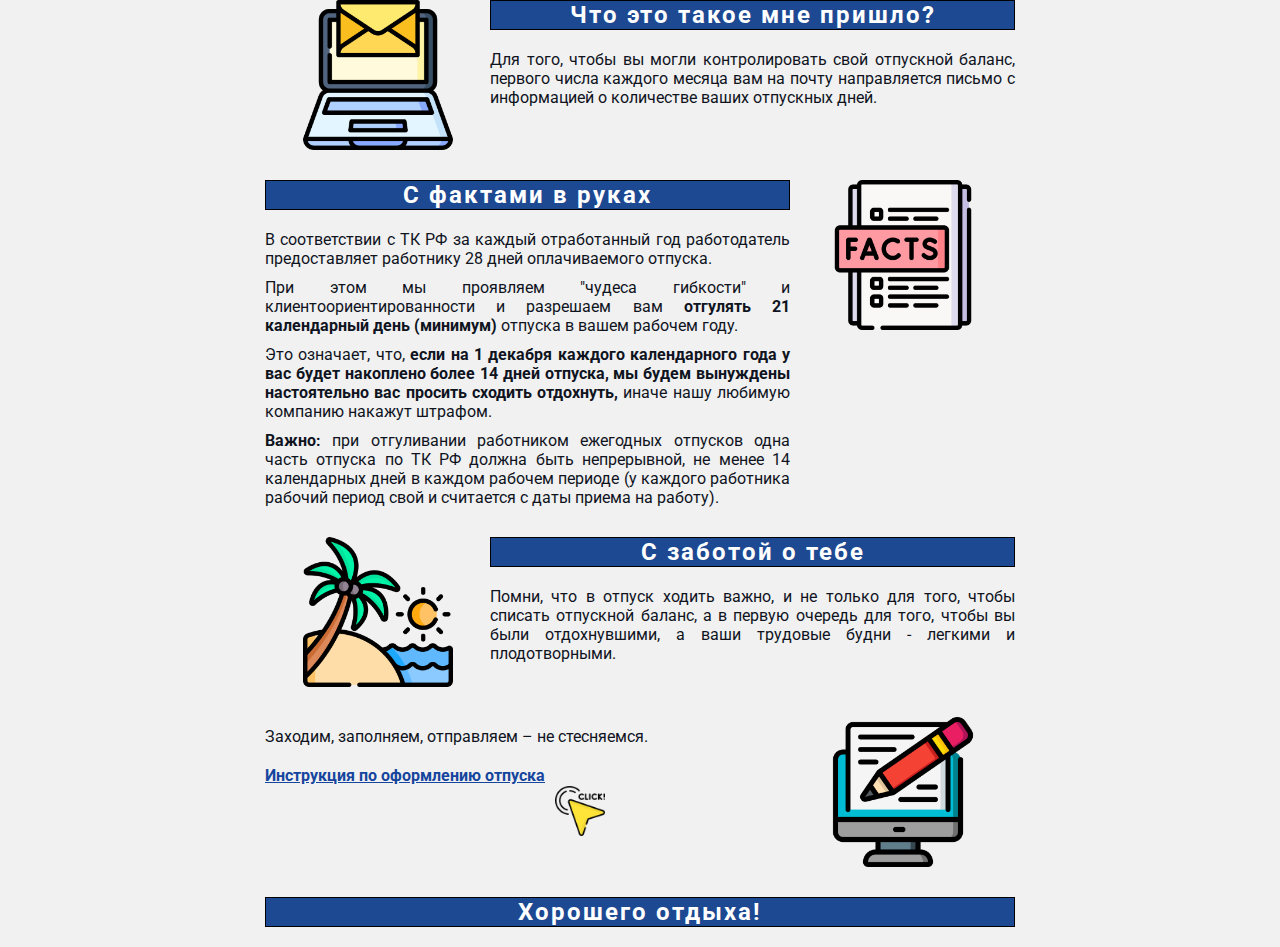
==== index.html @ fe3379a5 "init" ====
<!DOCTYPE html>
<html lang="en">
<head>
    <meta charset="UTF-8">
    <meta http-equiv="X-UA-Compatible" content="IE=edge">
    <meta name="viewport" content="width=device-width, initial-scale=1.0">
    <link rel="stylesheet" href="styles.css">
    <title>Отпускной баланс</title>
</head>
<body>
    <div class="container">
        <div class="box1">
                <div class="box w30">
                    <IMG class="displayed"  width="150px" height="150px" src="1.png" alt="нет картинки"> 
                </div>
                <div class = "box w70" > 
                    <h2>Что это такое мне пришло?</h2>
                    <p>Для того, чтобы вы могли контролировать свой отпускной баланс, первого числа каждого месяца вам на почту направляется письмо с информацией о количестве ваших отпускных дней.</p>
            </div>
        </div>
        <div class="box1">
            <div class = "box w70" > 
                <h2>С фактами в руках</h2>
                <p>В соответствии с ТК РФ за каждый отработанный год работодатель предоставляет работнику 28 дней оплачиваемого отпуска.</p>
                <p>При этом мы проявляем "чудеса гибкости" и клиентоориентированности и разрешаем вам <b>отгулять 21 календарный день (минимум)</b> отпуска в вашем рабочем году.</p>
                <p>Это означает, что, <b>если на 1 декабря каждого календарного года у вас будет накоплено более 14 дней отпуска, мы будем вынуждены настоятельно вас просить сходить отдохнуть,</b> иначе нашу любимую компанию накажут штрафом.</p>
                <p> <b>Важно:</b> при отгуливании работником ежегодных отпусков одна часть отпуска по ТК РФ должна быть непрерывной, не менее 14 календарных дней в каждом рабочем периоде (у каждого работника рабочий период свой и считается с даты приема на работу).</p>
            </div>
            <div class="box w30">
                <IMG class="displayed"  width="150px" height="150px" src="2.png" alt="нет картинки"> 
            </div>
        </div>
        <div class="box1">
            <div class="box w30">
                <IMG class="displayed"  width="150px" height="150px" src="3.png" alt="нет картинки"> 
            </div>
            <div class = "box w70" > 
                <h2>С заботой о тебе</h2>
                <p>Помни, что в отпуск ходить важно, и не только для того, чтобы списать отпускной баланс, а в первую очередь для того, чтобы вы были отдохнувшими, а ваши трудовые будни - легкими и плодотворными.</p>
            </div>
        </div>
        <div class="box1">
            <div class = "box w70" > 
                <p>Заходим, заполняем, отправляем – не стесняемся.</p>
                <div class="box1">
                    <a href="https://confluence.ecommpay.com/pages/viewpage.action?pageId=162352281" target="_blank">Инструкция по оформлению отпуска</a>
                    <IMG class="click-image"  width="50px" height="50px" src="5.png" alt="нет картинки"> 
                </div>

            </div>
            <div class="box w30">
                <IMG class="displayed"  width="150px" height="150px" src="4.png" alt="нет картинки"> 
            </div>
        </div>
        <h2 class="text-center">Хорошего отдыха!</h2>    
    </div>
</body>
</html>
---- styles.css ----
@import url('https://fonts.googleapis.com/css2?family=Roboto&display=swap');

*{
    margin: 0;    
    padding: 0;
    border: 1px none black;
}

body {
  font-family: 'Roboto', sans-serif;
  font-size: 16px;
  font-weight: normal;
  background: #f1f1f1;
  color: #0f141e;
}

a {
  color: rgb(22, 69, 158);
  padding-top: 20px;
  display: block;
  font-weight:bold;
}

b{
    font-weight:bold;
}

a:hover {
  text-decoration: underline;
}

.container {
    max-width: 750px;
    margin: auto; 
}

.box{
    display:inline-block ; 
    box-sizing: border-box;
    margin-bottom: 30px;
}
 
.w30{
   width: 30%;
}

.w70{
    width: 70%;
 }

.box1{
    display: flex; 
    box-sizing: border-box;
}

 IMG.displayed{
    display: block;
    width: 150px;
    margin: auto;
 }

 IMG.click-image{
    margin-left: 10px;
    margin-top: 40px;
 }

 .text-center{
    text-align: center;
 }

 h2{
    color: #fff;    
    background-color: rgb(29, 72, 146);
    margin-bottom: 20px;
    border-style: solid;
    text-align: center;
    letter-spacing: 2px;
 }

 p{
    color: #0f141e;    
    margin-top: 10px;
    text-align:justify;
 }
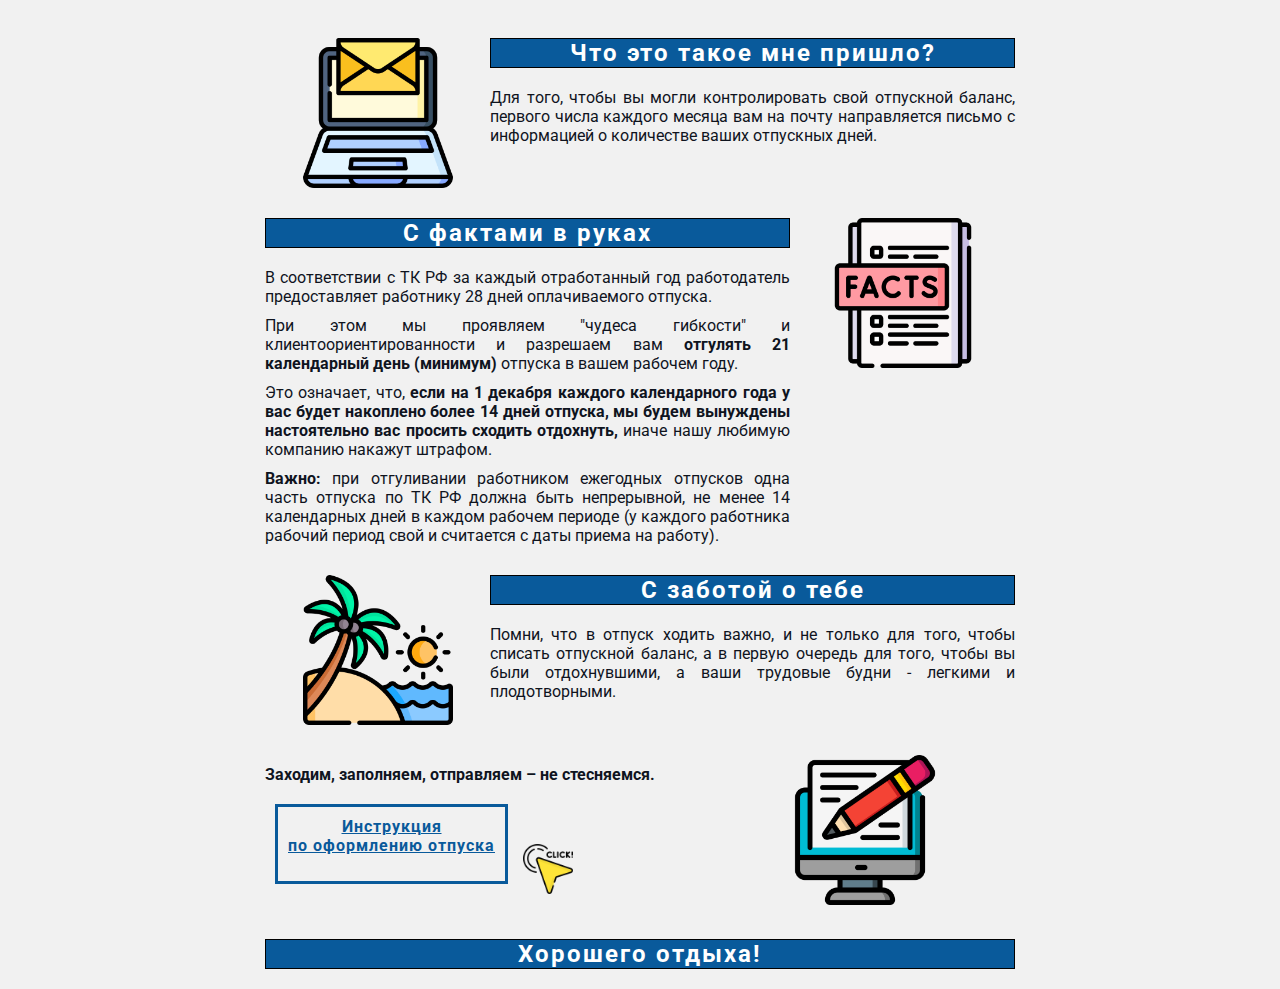
==== commit 6ae76ae1: "инструкция кнопкой" ====
--- a/index.html
+++ b/index.html
@@ -9,6 +9,8 @@
 </head>
 <body>
     <div class="container">
+        <br>
+        <br>
         <div class="box1">
                 <div class="box w30">
                     <IMG class="displayed"  width="150px" height="150px" src="1.png" alt="нет картинки"> 
@@ -41,15 +43,20 @@
         </div>
         <div class="box1">
             <div class = "box w70" > 
-                <p>Заходим, заполняем, отправляем – не стесняемся.</p>
+                <p><b>Заходим, заполняем, отправляем – не стесняемся.</b></p>
                 <div class="box1">
-                    <a href="https://confluence.ecommpay.com/pages/viewpage.action?pageId=162352281" target="_blank">Инструкция по оформлению отпуска</a>
-                    <IMG class="click-image"  width="50px" height="50px" src="5.png" alt="нет картинки"> 
+                        <a class="btn" href="https://confluence.ecommpay.com/pages/viewpage.action?pageId=162352281" target="_blank">
+                            <div class="text-center text-spacing1">
+                                <div>Инструкция</div> 
+                                <div>по оформлению отпуска</div>
+                            </div>
+                             
+                             </a>
+                        <IMG class="click-image"  width="50px" height="50px" src="5.png" alt="нет картинки"> 
                 </div>
-
             </div>
             <div class="box w30">
-                <IMG class="displayed"  width="150px" height="150px" src="4.png" alt="нет картинки"> 
+                <IMG width="150px" height="150px" src="4.png" alt="нет картинки"> 
             </div>
         </div>
         <h2 class="text-center">Хорошего отдыха!</h2>    
--- a/styles.css
+++ b/styles.css
@@ -15,18 +15,15 @@
 }
 
 a {
-  color: rgb(22, 69, 158);
-  padding-top: 20px;
+  color: #095a9b;
   display: block;
   font-weight:bold;
+  padding: 10px 10px 10px 10px;
+  margin: 20px 10px 10px 10px;
 }
 
 b{
     font-weight:bold;
-}
-
-a:hover {
-  text-decoration: underline;
 }
 
 .container {
@@ -60,8 +57,8 @@
  }
 
  IMG.click-image{
-    margin-left: 10px;
-    margin-top: 40px;
+    margin-left: 5px;
+    margin-top: 60px;
  }
 
  .text-center{
@@ -70,15 +67,35 @@
 
  h2{
     color: #fff;    
-    background-color: rgb(29, 72, 146);
+    background-color: #095a9b;
     margin-bottom: 20px;
     border-style: solid;
     text-align: center;
     letter-spacing: 2px;
  }
-
+ 
  p{
     color: #0f141e;    
     margin-top: 10px;
     text-align:justify;
- }+ }
+
+ .btn {
+   border: solid;
+   cursor: pointer;
+ }
+ 
+ .btn:hover {
+   border: solid;
+   background-color: #095a9b;
+   color: #fff;    
+  
+ }
+
+ .text-spacing2{
+   letter-spacing: 2px;
+ }
+
+ .text-spacing1{
+   letter-spacing: 1px;
+ }
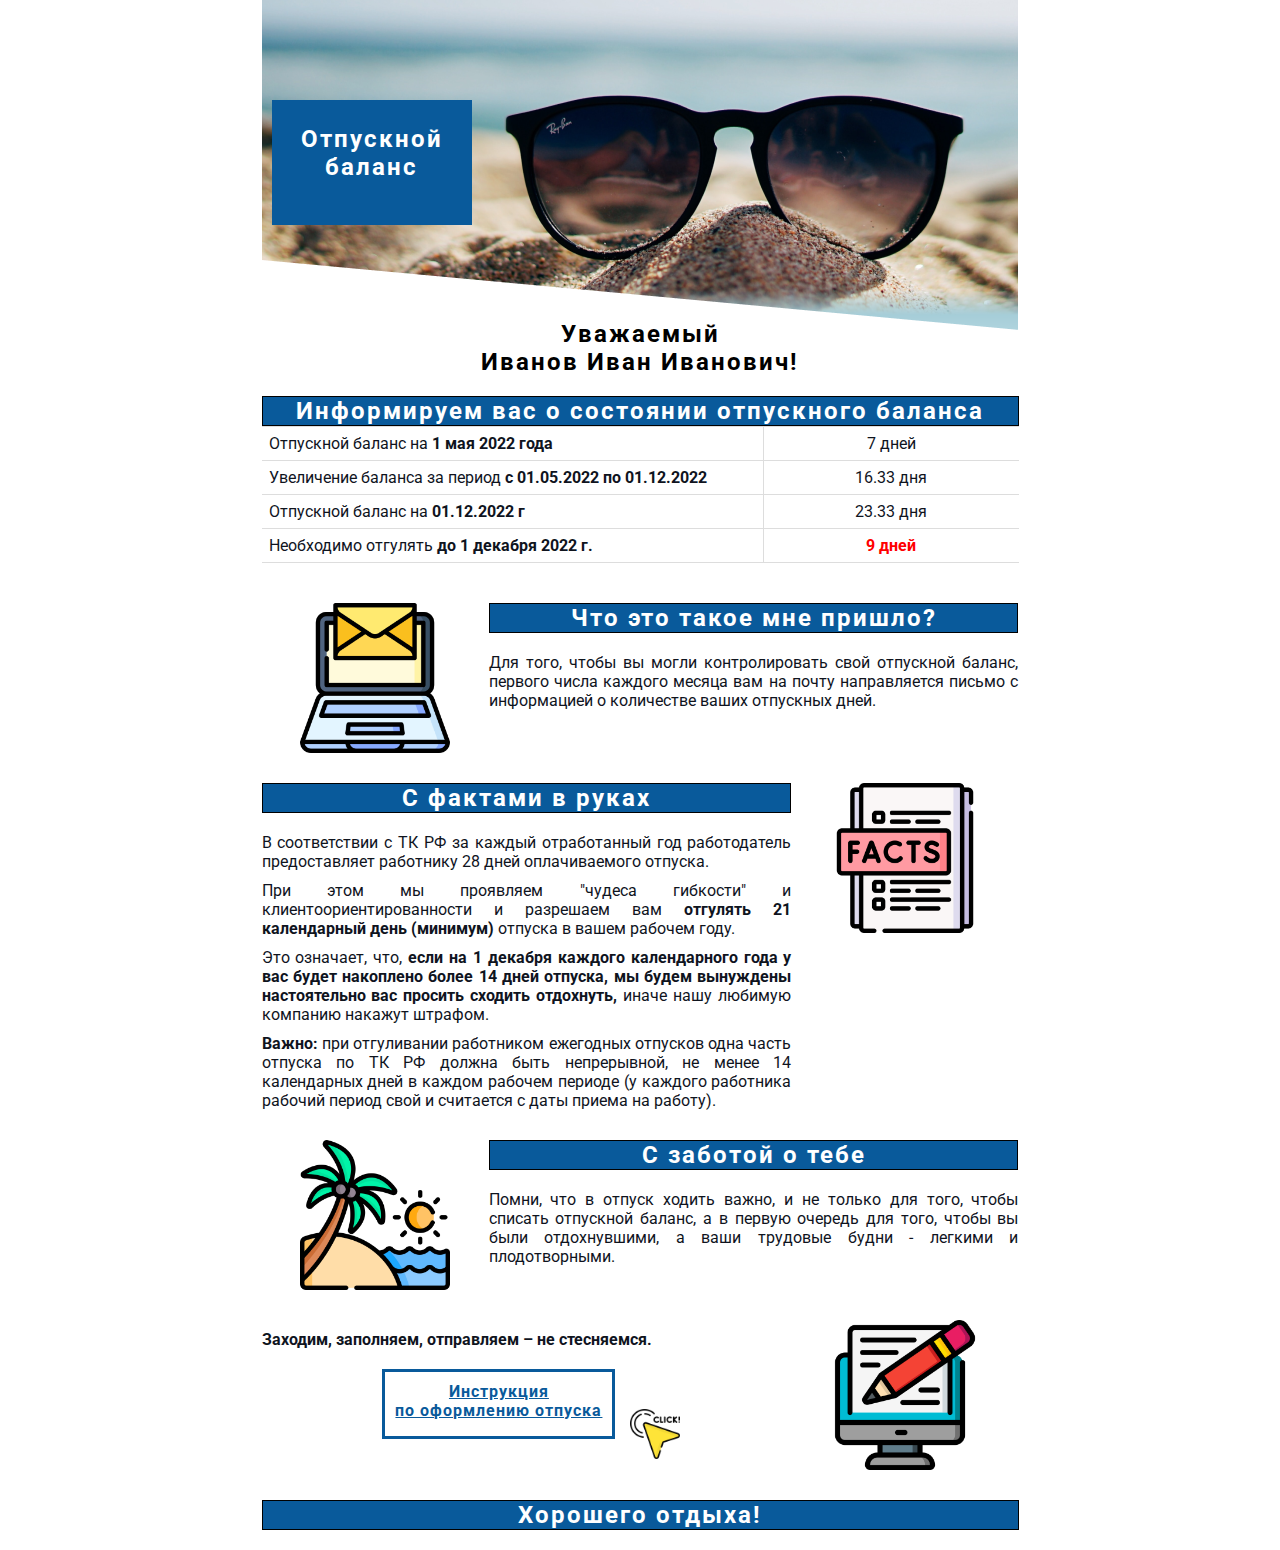
==== commit 7c64189e: "Основной вариант" ====
--- a/index.html
+++ b/index.html
@@ -9,8 +9,33 @@
 </head>
 <body>
     <div class="container">
-        <br>
-        <br>
+        <h2 class="top-header">Отпускной<br>баланс</h2>
+        <div class="box1">
+           <IMG src="0.png" alt="нет картинки"> 
+        </div>
+        
+
+        <h2 class="main-header">Уважаемый <br> Иванов Иван Иванович!</h2>
+        <h2 class="table-header">Информируем вас о состоянии отпускного баланса</h2>
+        <table class="table">
+                <tr>
+                    <td>Отпускной баланс на <b>1 мая 2022 года</b></td>
+                    <td class="text-center">7 дней</td>
+                  </tr>
+                  <tr>
+                    <td>Увеличение баланса за период <b>c 01.05.2022 по 01.12.2022</b></td>
+                    <td class="text-center">16.33 дня</td>
+                  </tr>
+                  <tr>
+                    <td>Отпускной баланс на <b>01.12.2022 г</b></td>
+                    <td class="text-center">23.33 дня</td>
+                  </tr>
+                  <tr>
+                    <td>Необходимо отгулять <b>до 1 декабря 2022 г.</b></td>
+                    <td class="text-red text-center">9 дней</td>
+                  </tr>
+          </table>
+
         <div class="box1">
                 <div class="box w30">
                     <IMG class="displayed"  width="150px" height="150px" src="1.png" alt="нет картинки"> 
@@ -45,6 +70,9 @@
             <div class = "box w70" > 
                 <p><b>Заходим, заполняем, отправляем – не стесняемся.</b></p>
                 <div class="box1">
+                    <div class="box-center">
+
+
                         <a class="btn" href="https://confluence.ecommpay.com/pages/viewpage.action?pageId=162352281" target="_blank">
                             <div class="text-center text-spacing1">
                                 <div>Инструкция</div> 
@@ -53,10 +81,11 @@
                              
                              </a>
                         <IMG class="click-image"  width="50px" height="50px" src="5.png" alt="нет картинки"> 
+                    </div>        
                 </div>
             </div>
             <div class="box w30">
-                <IMG width="150px" height="150px" src="4.png" alt="нет картинки"> 
+                <IMG class="displayed" width="150px" height="150px" src="4.png" alt="нет картинки"> 
             </div>
         </div>
         <h2 class="text-center">Хорошего отдыха!</h2>    
--- a/styles.css
+++ b/styles.css
@@ -6,12 +6,49 @@
     border: 1px none black;
 }
 
+.container {
+   max-width: 757px;
+   margin: auto; 
+}
+
 body {
   font-family: 'Roboto', sans-serif;
   font-size: 16px;
   font-weight: normal;
-  background: #f1f1f1;
+  background: #fff;
   color: #0f141e;
+}
+
+.table {
+	width: 100%;
+	margin-bottom: 40px;
+	border-collapse: collapse; 
+
+}
+.table th {
+	font-weight: bold;
+	padding: 5px;
+	border: none;
+   text-align: left;
+   color: #fff;
+   letter-spacing: 2px;
+   background:#095a9b;
+
+}
+.table td {
+	border: 1px solid #dddddd;
+	padding: 7px;
+   width: 0px;
+}
+.table tr td:first-child, .table tr th:first-child {
+	border-left: none;
+}
+.table tr td:last-child, .table tr th:last-child {
+	border-right: none;
+}
+
+.table tr:hover td {
+	background: #dddddd;
 }
 
 a {
@@ -19,16 +56,11 @@
   display: block;
   font-weight:bold;
   padding: 10px 10px 10px 10px;
-  margin: 20px 10px 10px 10px;
+  margin: 20px 10px 20px 10px;
 }
 
 b{
     font-weight:bold;
-}
-
-.container {
-    max-width: 750px;
-    margin: auto; 
 }
 
 .box{
@@ -65,6 +97,15 @@
     text-align: center;
  }
 
+ .text-left{
+   text-align: left;
+}
+
+ .text-red{
+   color: red;
+   font-weight:bold;
+}
+
  h2{
     color: #fff;    
     background-color: #095a9b;
@@ -73,8 +114,32 @@
     text-align: center;
     letter-spacing: 2px;
  }
- 
- p{
+
+.main-header{
+   margin-top: -20px;
+   color: black;
+   background-color: #fff;
+   border-style: none;
+}
+
+.table-header{
+   margin-top: 20px;
+   margin-bottom: 0px;
+}
+
+.top-header{
+   display: block;
+   position: absolute;
+   margin-top: 100px;
+   margin-left: 10px;
+   border: none;
+   z-index: 3;
+   width: 200px;
+   height: 100px;
+   padding-top: 25px;
+}
+
+p{
     color: #0f141e;    
     margin-top: 10px;
     text-align:justify;
@@ -83,6 +148,11 @@
  .btn {
    border: solid;
    cursor: pointer;
+ }
+
+ .box-center{
+   margin: auto;
+   display: flex;
  }
  
  .btn:hover {
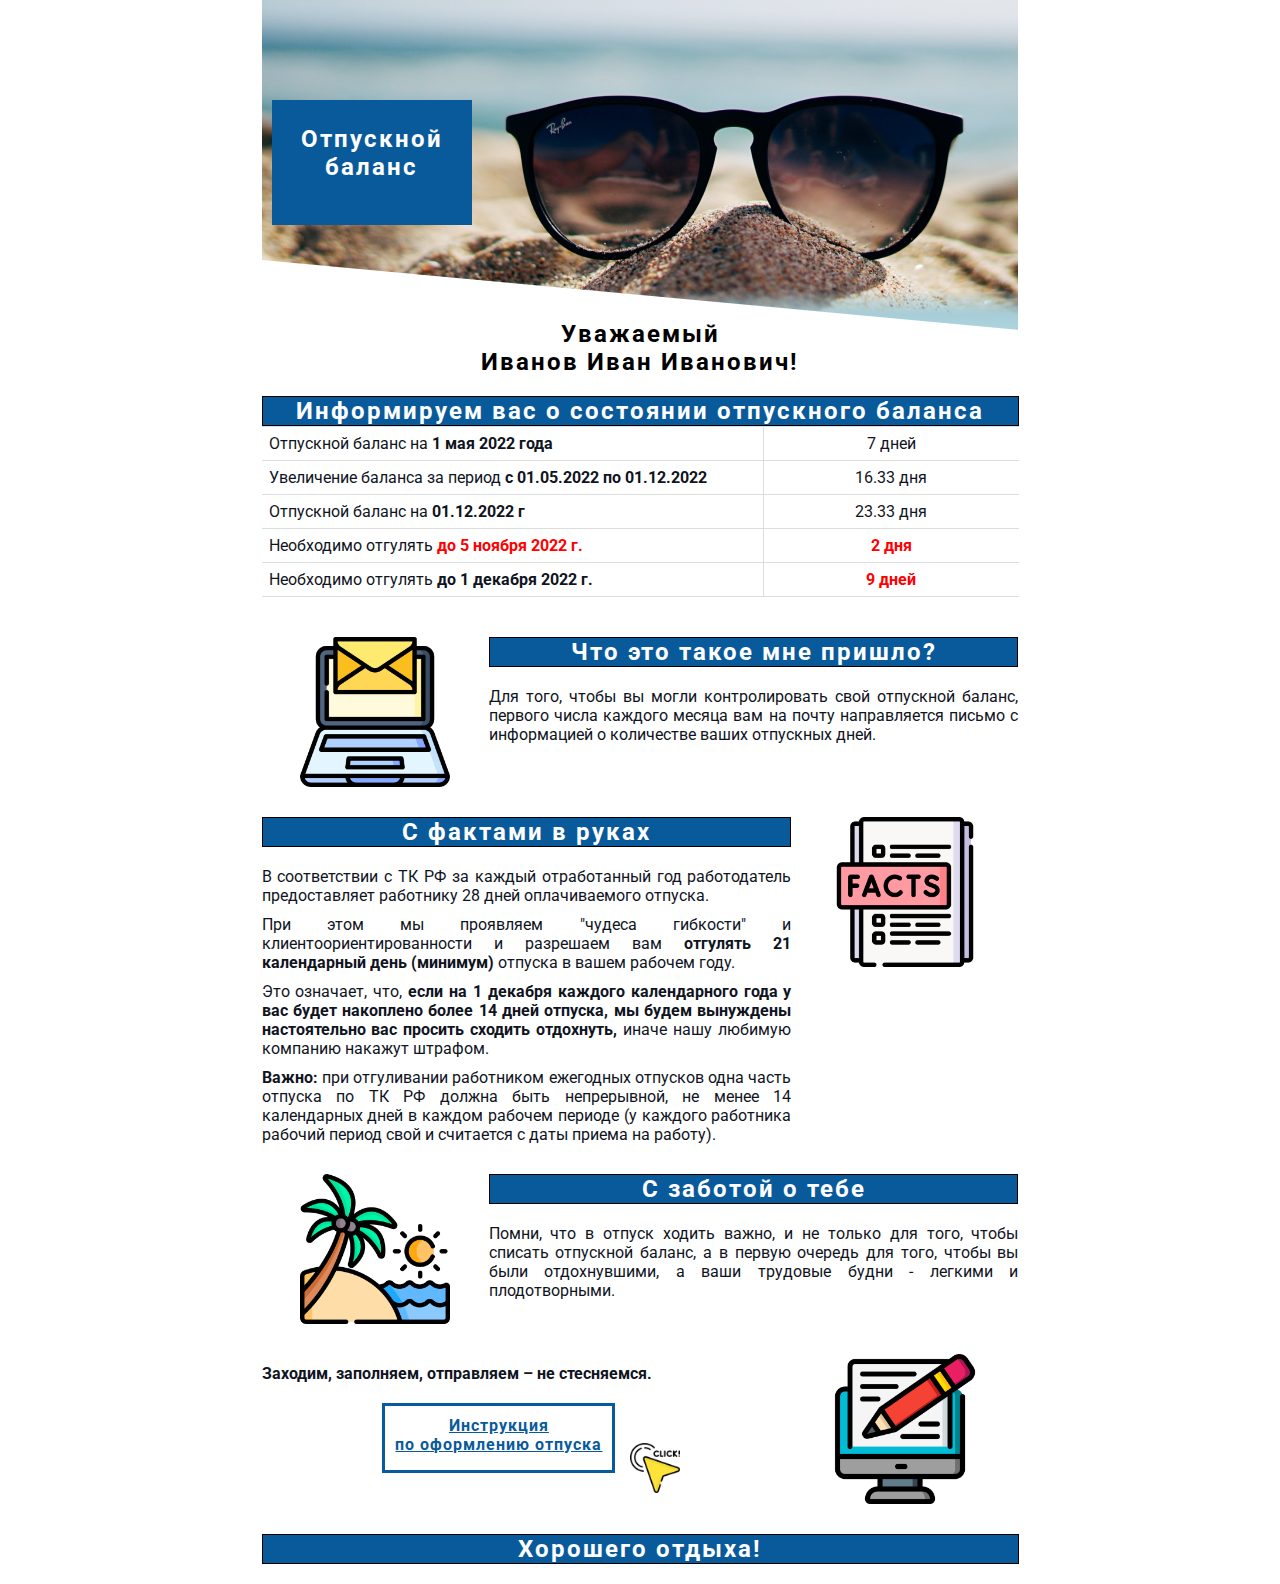
==== commit 1d4ad015: "для демонстрации" ====
--- a/index.html
+++ b/index.html
@@ -30,6 +30,12 @@
                     <td>Отпускной баланс на <b>01.12.2022 г</b></td>
                     <td class="text-center">23.33 дня</td>
                   </tr>
+
+                  <tr>
+                    <td>Необходимо отгулять <b class="text-red">до 5 ноября 2022 г.</b></td>
+                    <td class="text-red text-center">2 дня</td>
+                  </tr>
+
                   <tr>
                     <td>Необходимо отгулять <b>до 1 декабря 2022 г.</b></td>
                     <td class="text-red text-center">9 дней</td>
